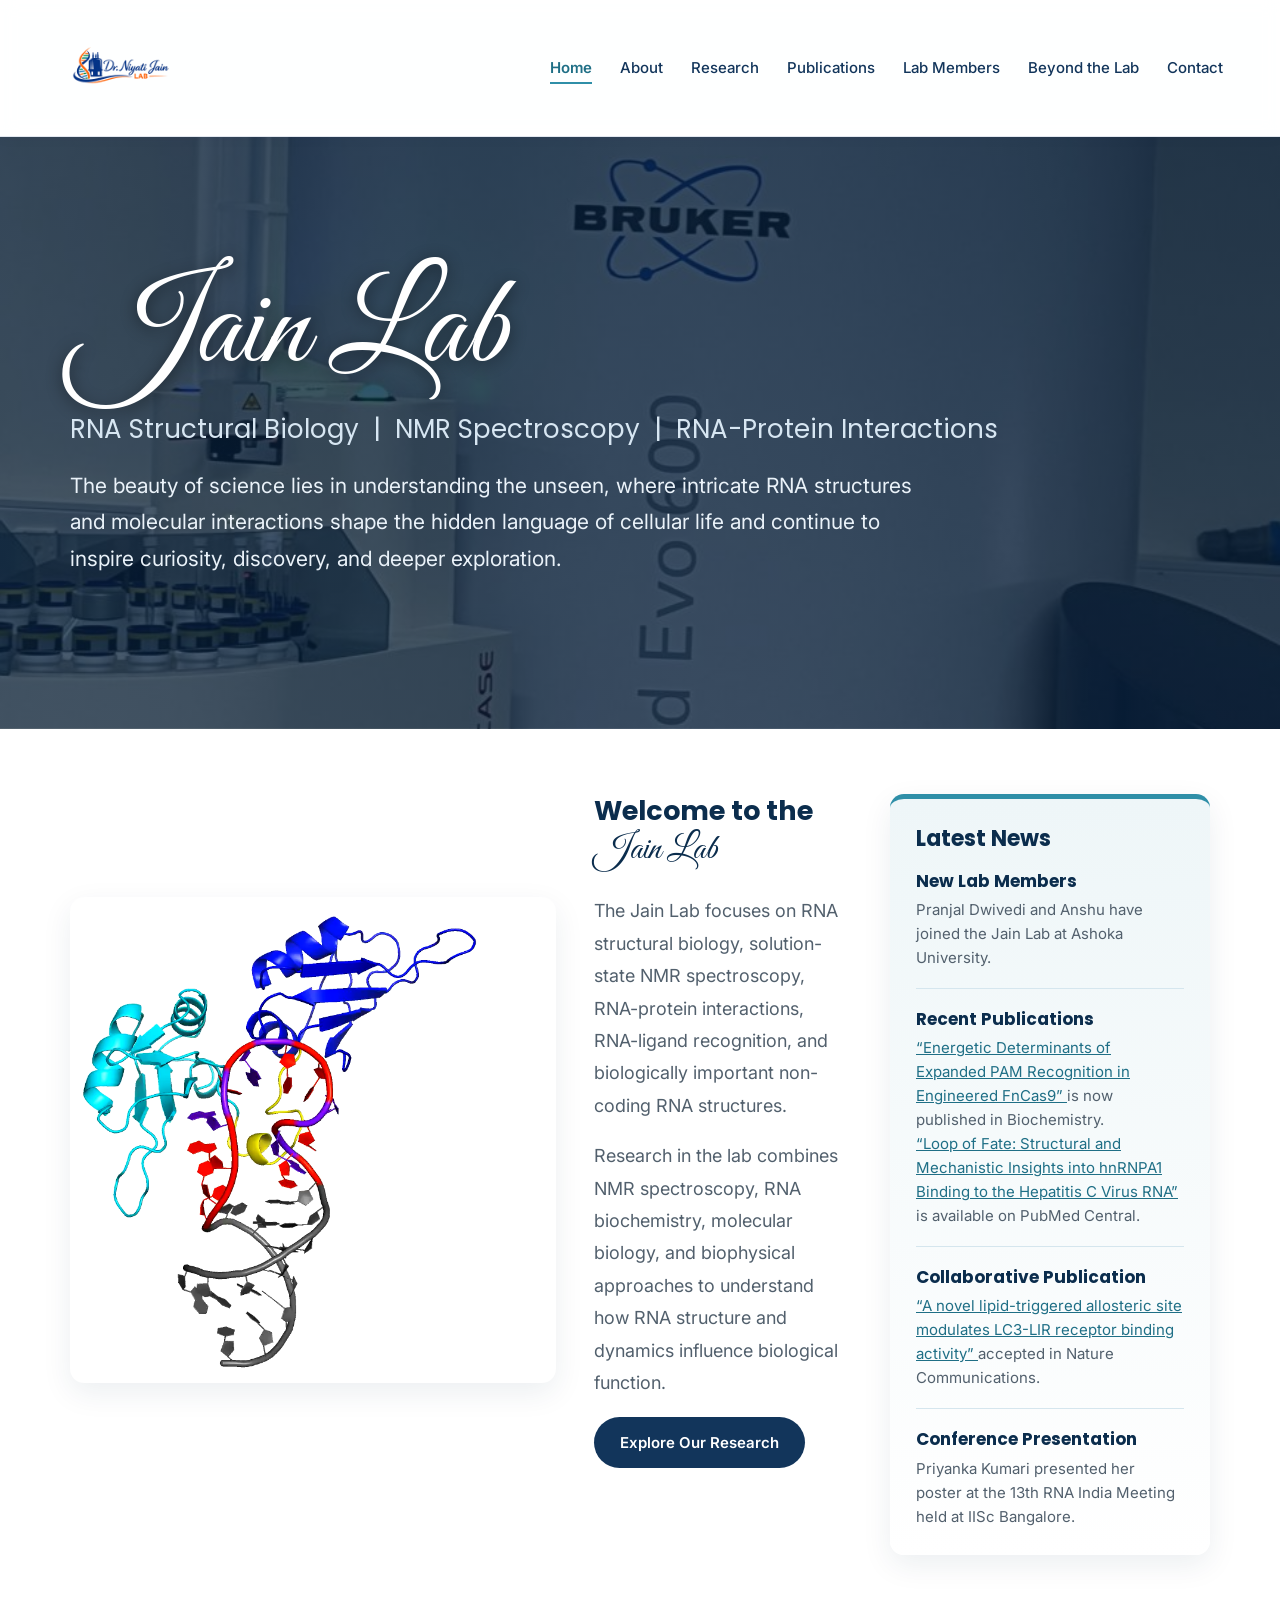
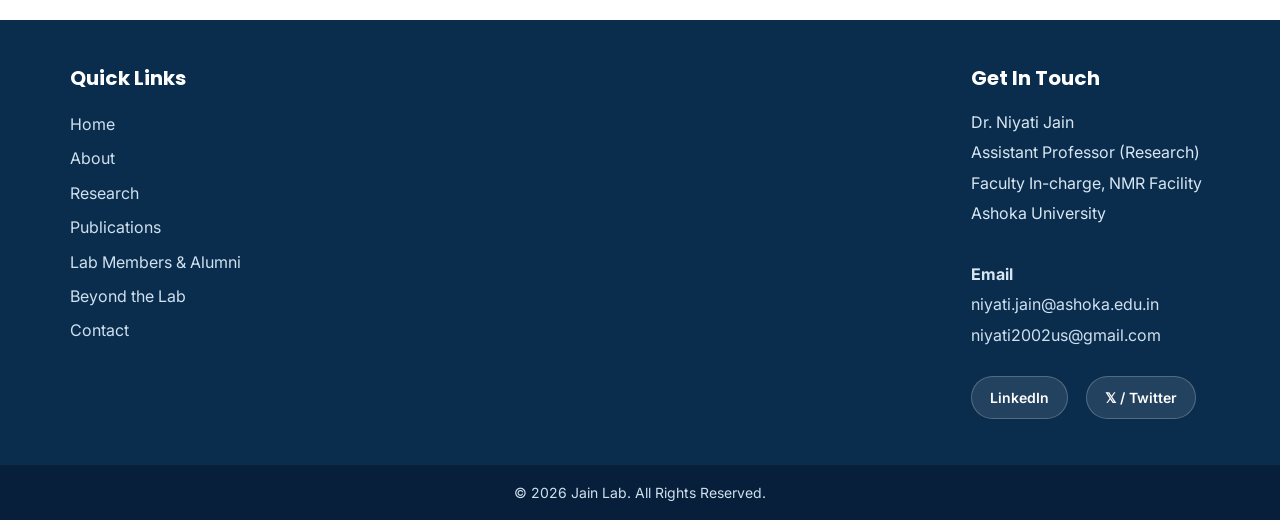
==== index.html @ 847a16ce "Footer: add "Email" label above the email addresses on all pages Co-Authored-By: Claude Opus 4.8 <no" ====
<!DOCTYPE html>
<html lang="en">

<head>
<meta charset="UTF-8">
<meta name="viewport" content="width=device-width, initial-scale=1.0">
<title>Jain Lab | RNA Structural Biology and NMR Spectroscopy</title>
<meta name="description" content="The Jain Lab at Ashoka University studies RNA structural biology, solution-state NMR spectroscopy, and RNA-protein interactions.">
<link rel="preconnect" href="https://fonts.googleapis.com">
<link rel="preconnect" href="https://fonts.gstatic.com" crossorigin>
<link href="https://fonts.googleapis.com/css2?family=Inter:wght@400;500;600&family=Poppins:wght@500;600;700&display=swap" rel="stylesheet">
<link href="https://fonts.googleapis.com/css2?family=Great+Vibes&display=swap" rel="stylesheet">
<link rel="stylesheet" href="style.css?v=13">
</head>

<body>

<!-- TOP HEADER -->
<div class="top-header">
  <a class="logo" href="index.html"><img src="logo.png" alt="Jain Lab logo"></a>
  <nav class="navbar">
    <a href="index.html" class="active">Home</a>
    <a href="about.html">About</a>
    <a href="research.html">Research</a>
    <a href="publications.html">Publications</a>
    <a href="alumni.html">Lab Members</a>
    <a href="recreation.html">Beyond the Lab</a>
    <a href="contact.html">Contact</a>
  </nav>
</div>

<!-- HERO SECTION -->
<div class="hero">
  <h1><span class="script">Jain</span> <span class="lab">Lab</span></h1>
  <h2>RNA Structural Biology &nbsp;|&nbsp; NMR Spectroscopy &nbsp;|&nbsp; RNA-Protein Interactions</h2>
  <p>
    The beauty of science lies in understanding the unseen, where intricate RNA structures
    and molecular interactions shape the hidden language of cellular life and continue to
    inspire curiosity, discovery, and deeper exploration.
  </p>
</div>

<!-- MAIN CONTENT WITH RIGHT SIDE NEWS -->
<div class="main-layout">

  <!-- LEFT MAIN CONTENT -->
  <div class="main-content">

    <!-- WELCOME SECTION -->
    <div class="profile reveal">
      <video class="profile-structure" autoplay loop muted playsinline poster="structure.png">
        <source src="structure.mp4" type="video/mp4">
        <img src="structure.png" alt="Rotating molecular structure of a protein-RNA complex">
      </video>
      <div class="profile-text">
        <h2>Welcome to the <span class="script-name">Jain Lab</span></h2>
        <p>
          The Jain Lab focuses on RNA structural biology, solution-state NMR spectroscopy,
          RNA-protein interactions, RNA-ligand recognition, and biologically important
          non-coding RNA structures.
        </p>
        <p>
          Research in the lab combines NMR spectroscopy, RNA biochemistry, molecular biology,
          and biophysical approaches to understand how RNA structure and dynamics influence
          biological function.
        </p>
        <p><a class="btn" href="research.html">Explore Our Research</a></p>
      </div>
    </div>

  </div>

  <!-- RIGHT SIDE NEWS -->
  <aside class="news-sidebar">
    <h2>Latest News</h2>

    <div class="news-item">
      <h3>New Lab Members</h3>
      <p>Pranjal Dwivedi and Anshu have joined the Jain Lab at Ashoka University.</p>
    </div>

    <div class="news-item">
      <h3>Recent Publications</h3>
      <p>
        <a href="https://pubs.acs.org/doi/10.1021/acs.biochem.6c00350" target="_blank" rel="noopener">
          “Energetic Determinants of Expanded PAM Recognition in Engineered FnCas9”
        </a>
        is now published in Biochemistry.
      </p>
      <p>
        <a href="https://pmc.ncbi.nlm.nih.gov/articles/PMC12810188/#s7" target="_blank" rel="noopener">
          “Loop of Fate: Structural and Mechanistic Insights into hnRNPA1 Binding to the Hepatitis C Virus RNA”
        </a>
        is available on PubMed Central.
      </p>
    </div>

    <div class="news-item">
      <h3>Collaborative Publication</h3>
      <p>
        <a href="https://doi.org/10.64898/2026.03.10.710726" target="_blank" rel="noopener">
          “A novel lipid-triggered allosteric site modulates LC3-LIR receptor binding activity”
        </a>
        accepted in Nature Communications.
      </p>
    </div>

    <div class="news-item">
      <h3>Conference Presentation</h3>
      <p>Priyanka Kumari presented her poster at the 13th RNA India Meeting held at IISc Bangalore.</p>
    </div>
  </aside>

</div>

<!-- FOOTER -->
<div class="footer">
  <div class="footer-inner">

    <div class="links" style="min-width:200px;">
      <h2>Quick Links</h2>
      <a href="index.html">Home</a>
      <a href="about.html">About</a>
      <a href="research.html">Research</a>
      <a href="publications.html">Publications</a>
      <a href="alumni.html">Lab Members &amp; Alumni</a>
      <a href="recreation.html">Beyond the Lab</a>
      <a href="contact.html">Contact</a>
    </div>

    <div style="max-width:420px;">
      <h2>Get In Touch</h2>
      <p style="line-height:1.9;">
        Dr. Niyati Jain<br>
        Assistant Professor (Research)<br>
        Faculty In-charge, NMR Facility<br>
        Ashoka University<br><br>
        <strong>Email</strong><br>
        <a href="mailto:niyati.jain@ashoka.edu.in">niyati.jain@ashoka.edu.in</a><br>
        <a href="mailto:niyati2002us@gmail.com">niyati2002us@gmail.com</a>
      </p>
      <div class="social-links">
        <a href="https://www.linkedin.com/in/niyati-jain-7996795?utm_source=share_via&utm_content=profile&utm_medium=member_ios" target="_blank" rel="noopener">LinkedIn</a>
        <a href="https://x.com/nxj046000?s=11&t=YvHWzUIpetsfUknUqiU2mg" target="_blank" rel="noopener">𝕏 / Twitter</a>
      </div>
    </div>

  </div>
</div>

<div class="copyright">© 2026 Jain Lab. All Rights Reserved.</div>

<script src="main.js"></script>
</body>
</html>
---- style.css ----
/* ============================================================
   JAIN Lab — Shared Stylesheet
   RNA Structural Biology | NMR Spectroscopy
   ============================================================ */

:root {
  --navy: #0b2d4d;
  --navy-2: #12355b;
  --deep: #071f3a;
  --accent: #2f8fa8;
  --accent-dark: #1f6f86;
  --bg: #f5f8fb;
  --card: #ffffff;
  --soft: #eef6f8;
  --line: #e2e8f0;
  --text: #1f2933;
  --muted: #52606d;
  --shadow: 0 10px 30px rgba(11, 45, 77, 0.08);
  --shadow-hover: 0 18px 40px rgba(11, 45, 77, 0.16);
  --radius: 14px;
}

* {
  box-sizing: border-box;
}

html {
  scroll-behavior: smooth;
}

body {
  font-family: 'Inter', 'Segoe UI', Arial, Helvetica, sans-serif;
  margin: 0;
  background-color: var(--bg);
  color: var(--text);
  line-height: 1.65;
  -webkit-font-smoothing: antialiased;
}

h1, h2, h3 {
  font-family: 'Poppins', 'Inter', 'Segoe UI', sans-serif;
  color: var(--navy);
  line-height: 1.25;
}

a {
  color: var(--accent-dark);
  transition: color 0.2s ease;
}

a:hover {
  color: var(--navy);
}

img {
  max-width: 100%;
}

/* -------------------- HEADER / NAV -------------------- */

.top-header {
  background-color: rgba(255, 255, 255, 0.92);
  backdrop-filter: saturate(180%) blur(8px);
  padding: 14px 45px;
  display: flex;
  align-items: center;
  justify-content: space-between;
  border-bottom: 1px solid var(--line);
  position: sticky;
  top: 0;
  z-index: 100;
  box-shadow: 0 2px 12px rgba(11, 45, 77, 0.04);
}

.top-header .logo img {
  height: 108px;
  width: auto;
  display: block;
}

.navbar {
  font-size: 15px;
  font-weight: 500;
  display: flex;
  flex-wrap: wrap;
  align-items: center;
  gap: 4px;
}

.navbar a {
  color: var(--navy-2);
  text-decoration: none;
  padding: 8px 12px;
  border-radius: 8px;
  position: relative;
  transition: color 0.2s ease, background 0.2s ease;
}

.navbar a::after {
  content: "";
  position: absolute;
  left: 12px;
  right: 12px;
  bottom: 4px;
  height: 2px;
  background: var(--accent);
  transform: scaleX(0);
  transform-origin: left;
  transition: transform 0.25s ease;
}

.navbar a:hover {
  color: var(--accent-dark);
}

.navbar a:hover::after,
.navbar a.active::after {
  transform: scaleX(1);
}

.navbar a.active {
  color: var(--accent-dark);
  font-weight: 600;
}

/* -------------------- HERO -------------------- */

.hero {
  background-image: linear-gradient(rgba(7, 31, 58, 0.78), rgba(7, 31, 58, 0.72)), url('nmr-background.jpeg');
  background-size: cover;
  background-position: center;
  color: white;
  padding: 130px 70px;
}

.hero h1 {
  margin: 0 0 18px;
  line-height: 1;
  font-weight: 400;
  white-space: nowrap;
}

/* "Jain" and "Lab" — same elegant white script, matching the logo lettering */
.hero h1 .script,
.hero h1 .lab {
  font-family: 'Great Vibes', cursive;
  font-size: clamp(70px, 12vw, 128px);
  font-weight: 400;
  color: #ffffff;
  text-shadow: 0 3px 16px rgba(0, 0, 0, 0.45);
}

.hero h1 .lab {
  margin-left: 12px;
}

/* Only "Jain Lab" inside the welcome heading uses the script; text stays navy */
.script-name {
  font-family: 'Great Vibes', cursive;
  font-weight: 400;
  font-size: 1.35em;
}

.hero h2 {
  font-size: 26px;
  font-weight: 400;
  color: #d7e6f2;
  margin: 0 0 22px;
}

.hero p {
  font-size: 21px;
  max-width: 850px;
  line-height: 1.75;
  color: #eaf2f9;
}

/* Compact hero for interior pages */

.page-hero {
  background: linear-gradient(120deg, var(--navy) 0%, var(--navy-2) 55%, var(--accent-dark) 130%);
  color: white;
  padding: 66px 70px 58px;
}

.page-hero h1 {
  color: white;
  font-size: 42px;
  margin: 0 0 10px;
}

.page-hero p {
  color: #d7e6f2;
  font-size: 19px;
  max-width: 900px;
  margin: 0;
}

/* -------------------- LAYOUT / SECTIONS -------------------- */

.section {
  padding: 60px 70px;
}

.section.white {
  background: var(--card);
}

.section-title {
  font-size: 30px;
  margin: 0 0 8px;
  display: inline-block;
}

.section-title::after {
  content: "";
  display: block;
  width: 60px;
  height: 4px;
  border-radius: 4px;
  background: var(--accent);
  margin-top: 10px;
}

.main-layout {
  display: flex;
  gap: 40px;
  padding: 65px 70px;
  background-color: var(--card);
  align-items: flex-start;
}

.main-content {
  flex: 1;
  min-width: 0;
}

/* -------------------- WELCOME / PROFILE -------------------- */

.profile {
  display: flex;
  gap: 38px;
  align-items: center;
  flex-wrap: wrap;
}

.profile-photo {
  width: 320px;
  border-radius: var(--radius);
  box-shadow: var(--shadow);
  flex-shrink: 0;
}

/* Rotating molecular structure that replaces the homepage photo */
.profile-structure {
  width: clamp(360px, 38vw, 640px);
  aspect-ratio: 5 / 5;
  object-fit: cover;
  object-position: center;
  max-width: 100%;
  border-radius: var(--radius);
  box-shadow: var(--shadow);
  flex-shrink: 0;
  background: #ffffff;
  display: block;
}

/* Keep structure left + text right on desktop; stack only on narrower screens */
@media screen and (max-width: 1100px) {
  .profile {
    flex-direction: column;
    text-align: center;
  }
  .profile-structure {
    width: 100%;
    max-width: 480px;
  }
}

.profile-text {
  flex: 1;
  min-width: 0;
  font-size: 18px;
  line-height: 1.8;
  color: var(--muted);
}

.profile-text h2 {
  color: var(--navy);
  margin-top: 0;
}

/* -------------------- NEWS SIDEBAR -------------------- */

.news-sidebar {
  width: 320px;
  flex-shrink: 0;
  background: linear-gradient(180deg, var(--soft), #ffffff);
  border-top: 5px solid var(--accent);
  padding: 26px;
  border-radius: var(--radius);
  box-shadow: var(--shadow);
  position: sticky;
  top: 100px;
}

.news-sidebar h2 {
  margin-top: 0;
  color: var(--navy);
  font-size: 22px;
}

.news-item {
  margin-bottom: 20px;
  padding-bottom: 18px;
  border-bottom: 1px solid #d5e6ee;
}

.news-item:last-child {
  border-bottom: none;
  margin-bottom: 0;
  padding-bottom: 0;
}

.news-item h3 {
  margin: 0 0 6px;
  font-size: 17px;
  color: var(--navy);
}

.news-item p {
  font-size: 15px;
  line-height: 1.6;
  margin: 0;
  color: var(--muted);
}

/* -------------------- CARDS -------------------- */

.card-container {
  display: flex;
  flex-wrap: wrap;
  gap: 26px;
  margin-top: 28px;
}

.research-card {
  background: var(--card);
  padding: 28px;
  width: 285px;
  border-radius: var(--radius);
  border: 1px solid var(--line);
  box-shadow: var(--shadow);
  transition: transform 0.25s ease, box-shadow 0.25s ease;
  position: relative;
  overflow: hidden;
}

.research-card::before {
  content: "";
  position: absolute;
  top: 0;
  left: 0;
  width: 100%;
  height: 4px;
  background: linear-gradient(90deg, var(--accent), var(--navy-2));
}

.research-card:hover {
  transform: translateY(-6px);
  box-shadow: var(--shadow-hover);
}

.research-card h3 {
  margin-top: 6px;
  color: var(--navy);
}

.research-card p {
  color: var(--muted);
  font-size: 15.5px;
  margin-bottom: 0;
}

/* -------------------- PEOPLE / MEMBER CARDS -------------------- */

.people-grid {
  display: flex;
  flex-wrap: wrap;
  gap: 30px;
  margin-top: 26px;
}

.member-card {
  width: 230px;
  text-align: center;
  background: var(--card);
  border-radius: var(--radius);
  border: 1px solid var(--line);
  box-shadow: var(--shadow);
  padding: 26px 20px 22px;
  transition: transform 0.25s ease, box-shadow 0.25s ease;
}

.member-card:hover {
  transform: translateY(-6px);
  box-shadow: var(--shadow-hover);
}

.member-card img {
  width: 150px;
  height: 150px;
  object-fit: cover;
  border-radius: 50%;
  border: 4px solid var(--soft);
  box-shadow: 0 6px 18px rgba(11, 45, 77, 0.15);
}

.member-card h3 {
  margin: 16px 0 6px;
  font-size: 18px;
  color: var(--navy);
}

.member-card p {
  font-size: 14px;
  color: var(--muted);
  margin: 0;
  line-height: 1.55;
}

/* -------------------- GALLERY (recreation) -------------------- */

.gallery {
  display: grid;
  grid-template-columns: repeat(auto-fill, minmax(300px, 1fr));
  gap: 30px;
  margin-top: 30px;
}

.gallery-card {
  background: var(--card);
  border-radius: var(--radius);
  border: 1px solid var(--line);
  box-shadow: var(--shadow);
  overflow: hidden;
  transition: transform 0.25s ease, box-shadow 0.25s ease;
}

.gallery-card:hover {
  transform: translateY(-6px);
  box-shadow: var(--shadow-hover);
}

.gallery-card .photo {
  width: 100%;
  height: 240px;
  object-fit: cover;
  display: block;
}

.gallery-card .caption {
  padding: 20px 22px 24px;
}

.gallery-card .caption h3 {
  margin: 0 0 8px;
  font-size: 19px;
  color: var(--navy);
}

.gallery-card .caption p {
  margin: 0;
  color: var(--muted);
  font-size: 15px;
}

/* -------------------- PUBLICATIONS -------------------- */

.pub-item {
  background: var(--card);
  border: 1px solid var(--line);
  border-left: 5px solid var(--accent);
  border-radius: 12px;
  box-shadow: var(--shadow);
  padding: 24px 28px;
  margin-bottom: 22px;
  transition: box-shadow 0.25s ease, transform 0.25s ease;
}

.pub-item:hover {
  transform: translateX(4px);
  box-shadow: var(--shadow-hover);
}

.pub-item h3 {
  margin: 0 0 8px;
  font-size: 19px;
}

.pub-item .authors {
  color: var(--muted);
  font-size: 15px;
  margin: 0 0 6px;
}

.pub-item .venue {
  color: var(--accent-dark);
  font-weight: 600;
  font-size: 14px;
  margin: 0;
}

/* -------------------- BUTTONS -------------------- */

.btn {
  display: inline-block;
  background: var(--navy-2);
  color: white !important;
  padding: 12px 26px;
  border-radius: 30px;
  text-decoration: none;
  font-weight: 600;
  font-size: 15px;
  transition: background 0.2s ease, transform 0.2s ease;
}

.btn:hover {
  background: var(--accent-dark);
  transform: translateY(-2px);
}

.btn-outline {
  display: inline-block;
  border: 2px solid var(--navy-2);
  color: var(--navy-2) !important;
  padding: 10px 24px;
  border-radius: 30px;
  text-decoration: none;
  font-weight: 600;
  font-size: 15px;
  transition: all 0.2s ease;
}

.btn-outline:hover {
  background: var(--navy-2);
  color: white !important;
}

/* -------------------- CONTACT -------------------- */

.contact-grid {
  display: flex;
  flex-wrap: wrap;
  gap: 40px;
  margin-top: 30px;
}

.contact-card {
  flex: 1;
  min-width: 300px;
  background: var(--card);
  border: 1px solid var(--line);
  border-radius: var(--radius);
  box-shadow: var(--shadow);
  padding: 30px 32px;
}

.contact-card h3 {
  margin-top: 0;
  color: var(--navy);
}

.contact-card p {
  color: var(--muted);
  line-height: 1.8;
}

.social-links a {
  display: inline-block;
  margin-right: 14px;
  margin-top: 10px;
  padding: 9px 18px;
  border-radius: 24px;
  background: var(--soft);
  color: var(--navy-2);
  text-decoration: none;
  font-weight: 600;
  font-size: 14px;
  transition: all 0.2s ease;
}

.social-links a:hover {
  background: var(--navy-2);
  color: white;
}

/* Social links inside the dark footer: blend with the navy background */
.footer .social-links a {
  background: rgba(255, 255, 255, 0.10);
  color: #ffffff;
  border: 1px solid rgba(255, 255, 255, 0.22);
}

.footer .social-links a:hover {
  background: #ffffff;
  color: var(--navy);
  text-decoration: none;
}

/* -------------------- FOOTER -------------------- */

.footer {
  background-color: var(--navy);
  color: #d7e6f2;
  padding: 46px 70px;
}

.footer-inner {
  display: flex;
  justify-content: space-between;
  flex-wrap: wrap;
  gap: 45px;
}

.footer h2 {
  color: white;
  font-size: 20px;
  margin-top: 0;
}

.footer a {
  color: #cfe0ef;
  text-decoration: none;
}

.footer a:hover {
  color: white;
  text-decoration: underline;
}

.footer .links a {
  display: block;
  padding: 4px 0;
}

.copyright {
  background-color: var(--deep);
  color: #cfe0ef;
  padding: 16px;
  text-align: center;
  font-size: 14px;
}

/* -------------------- REVEAL ANIMATION -------------------- */

.reveal {
  opacity: 0;
  transform: translateY(24px);
  transition: opacity 0.6s ease, transform 0.6s ease;
}

.reveal.visible {
  opacity: 1;
  transform: translateY(0);
}

/* -------------------- RESPONSIVE -------------------- */

@media screen and (max-width: 900px) {
  .top-header {
    flex-direction: column;
    align-items: center;
    gap: 12px;
    padding: 14px 20px;
  }

  .navbar {
    justify-content: center;
  }

  .hero {
    padding: 90px 28px;
  }

  .hero h1 {
    font-size: 40px;
  }

  .hero h2 {
    font-size: 21px;
  }

  .hero p {
    font-size: 18px;
  }

  .page-hero,
  .section,
  .main-layout,
  .footer {
    padding-left: 26px;
    padding-right: 26px;
  }

  .main-layout {
    flex-direction: column;
  }

  .news-sidebar {
    width: 100%;
    position: relative;
    top: 0;
  }

  .profile {
    justify-content: center;
    text-align: center;
  }
}

@media screen and (max-width: 480px) {
  .hero h1 {
    font-size: 32px;
  }

  .research-card,
  .member-card {
    width: 100%;
  }
}
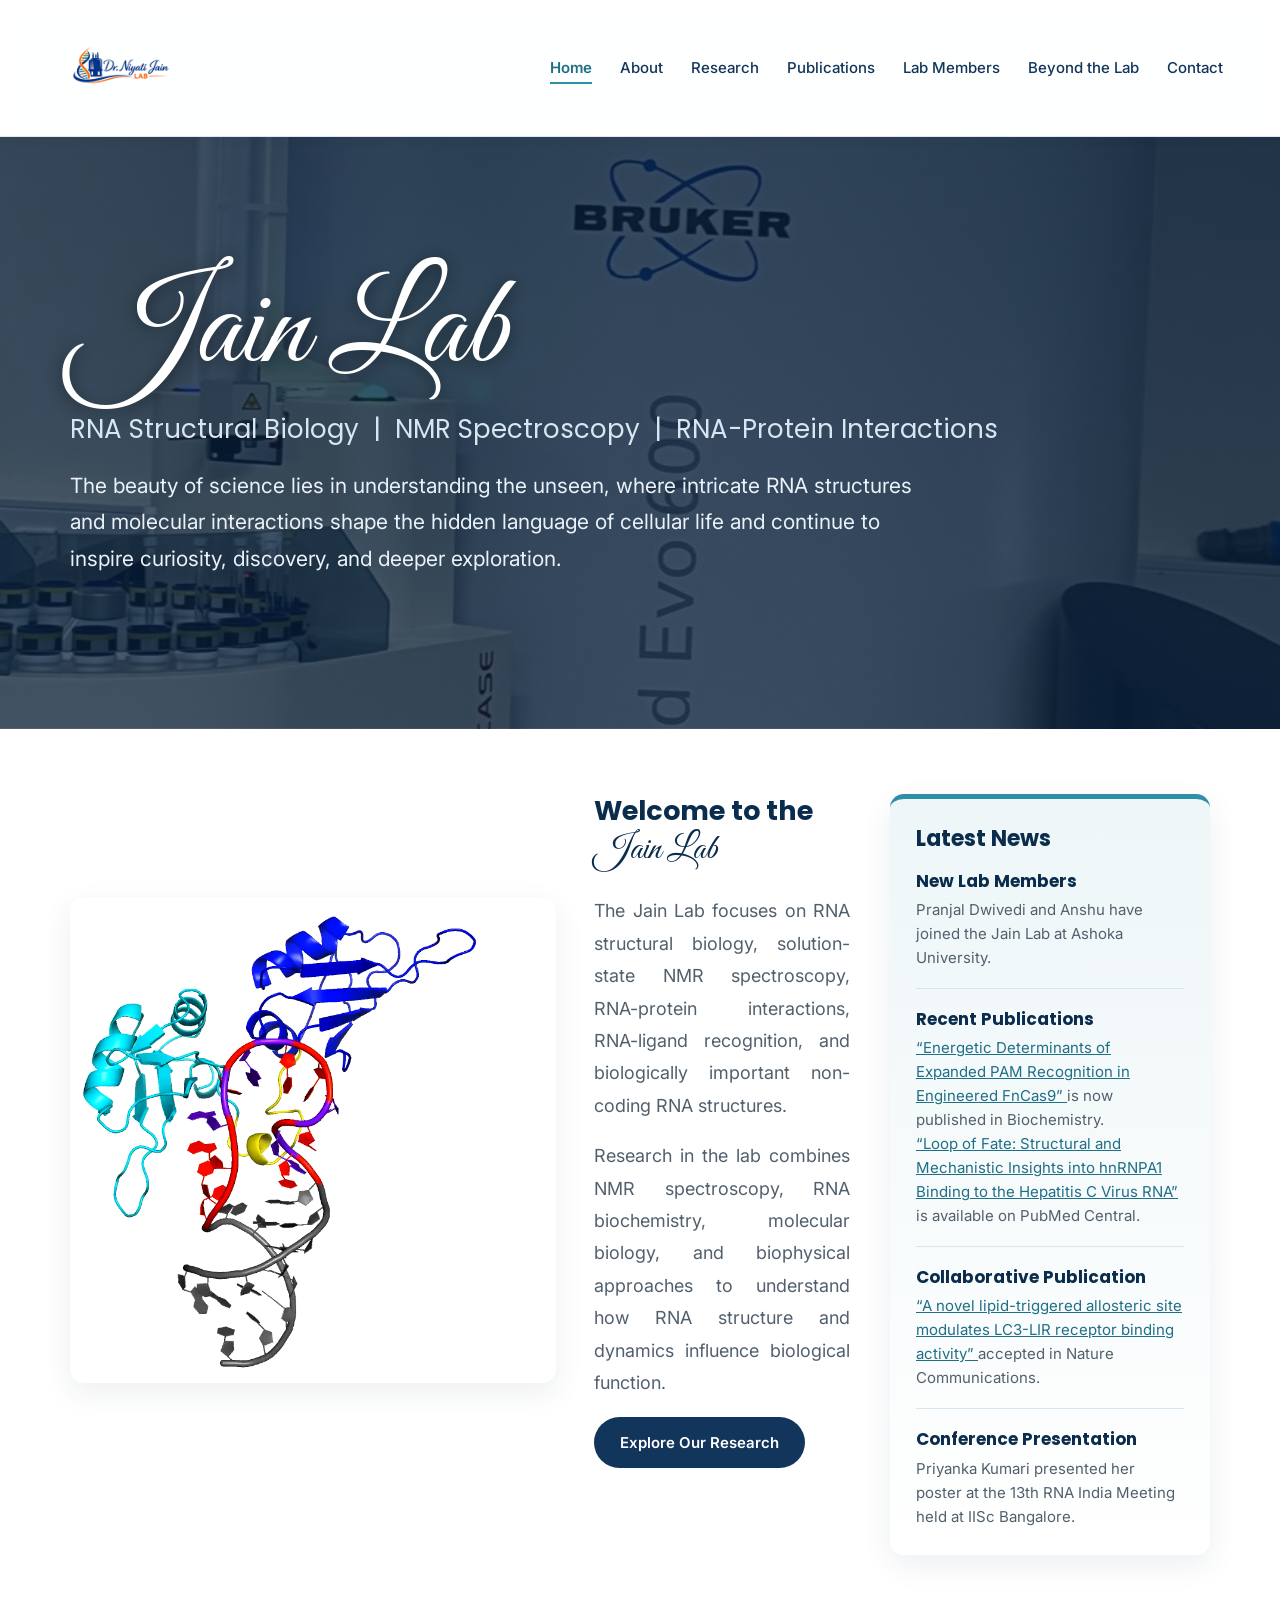
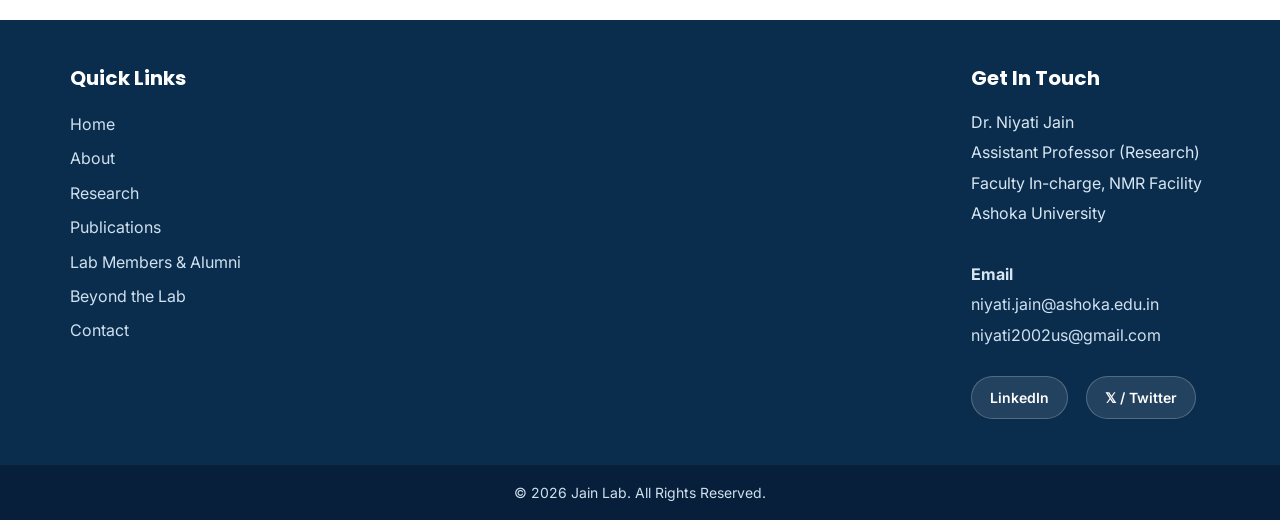
==== commit 84987e3f: "Home: justify the welcome paragraphs (Word-style alignment) Co-Authored-By: Claude Opus 4.8 <noreply" ====
--- a/index.html
+++ b/index.html
@@ -10,7 +10,7 @@
 <link rel="preconnect" href="https://fonts.gstatic.com" crossorigin>
 <link href="https://fonts.googleapis.com/css2?family=Inter:wght@400;500;600&family=Poppins:wght@500;600;700&display=swap" rel="stylesheet">
 <link href="https://fonts.googleapis.com/css2?family=Great+Vibes&display=swap" rel="stylesheet">
-<link rel="stylesheet" href="style.css?v=13">
+<link rel="stylesheet" href="style.css?v=14">
 </head>
 
 <body>
--- a/style.css
+++ b/style.css
@@ -285,6 +285,10 @@
   color: var(--muted);
 }
 
+.profile-text p {
+  text-align: justify;
+}
+
 .profile-text h2 {
   color: var(--navy);
   margin-top: 0;
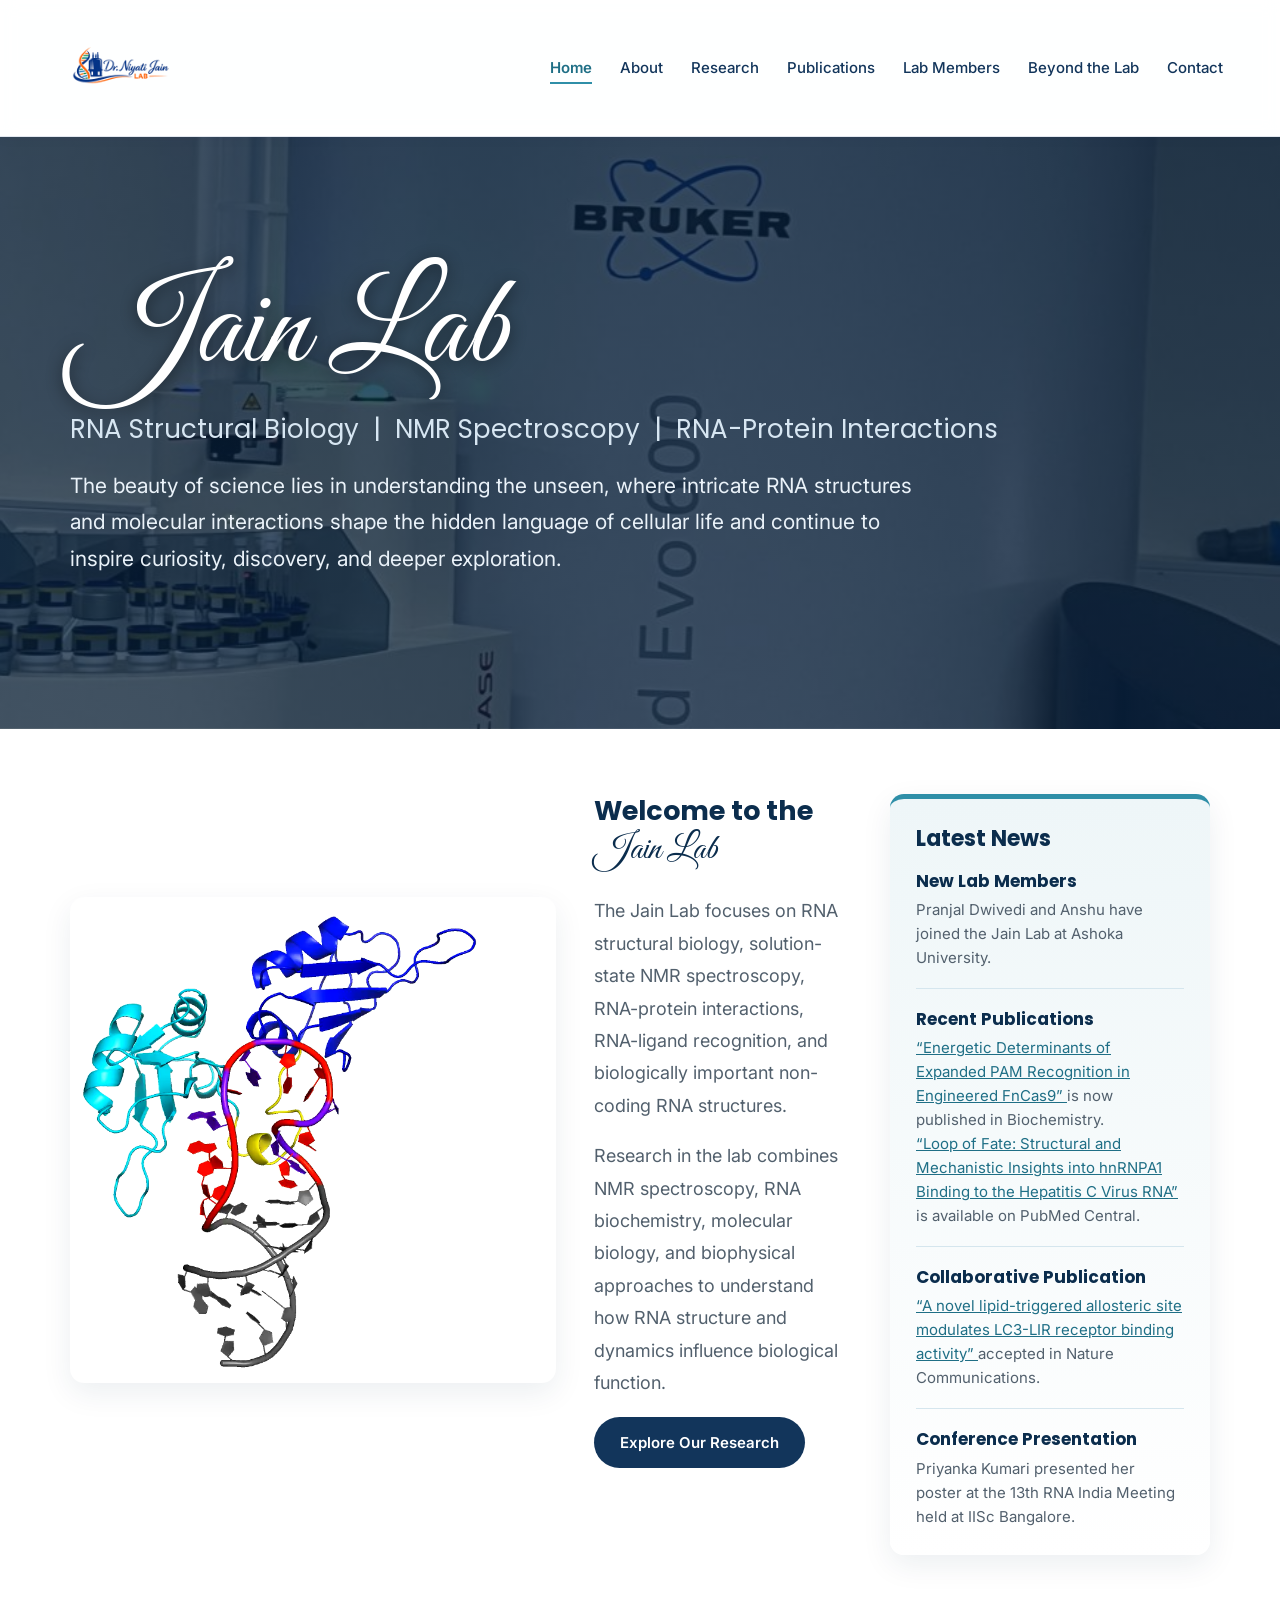
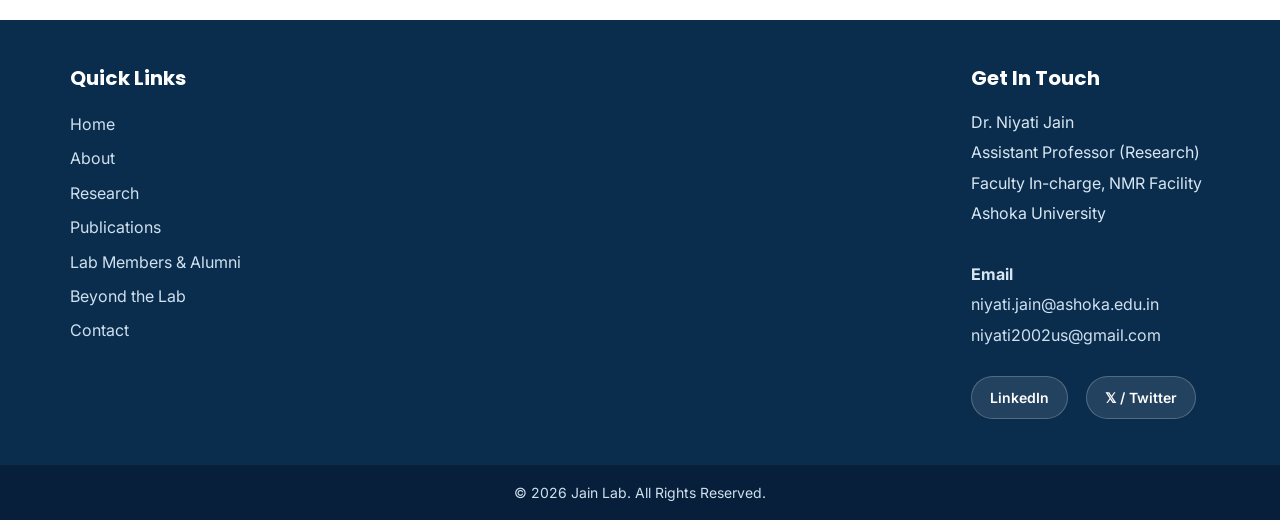
==== commit 0499f636: "Revert justified welcome text; back to left-aligned as before Co-Authored-By: Claude Opus 4.8 <norep" ====
--- a/index.html
+++ b/index.html
@@ -10,7 +10,7 @@
 <link rel="preconnect" href="https://fonts.gstatic.com" crossorigin>
 <link href="https://fonts.googleapis.com/css2?family=Inter:wght@400;500;600&family=Poppins:wght@500;600;700&display=swap" rel="stylesheet">
 <link href="https://fonts.googleapis.com/css2?family=Great+Vibes&display=swap" rel="stylesheet">
-<link rel="stylesheet" href="style.css?v=14">
+<link rel="stylesheet" href="style.css?v=15">
 </head>
 
 <body>
--- a/style.css
+++ b/style.css
@@ -285,10 +285,6 @@
   color: var(--muted);
 }
 
-.profile-text p {
-  text-align: justify;
-}
-
 .profile-text h2 {
   color: var(--navy);
   margin-top: 0;
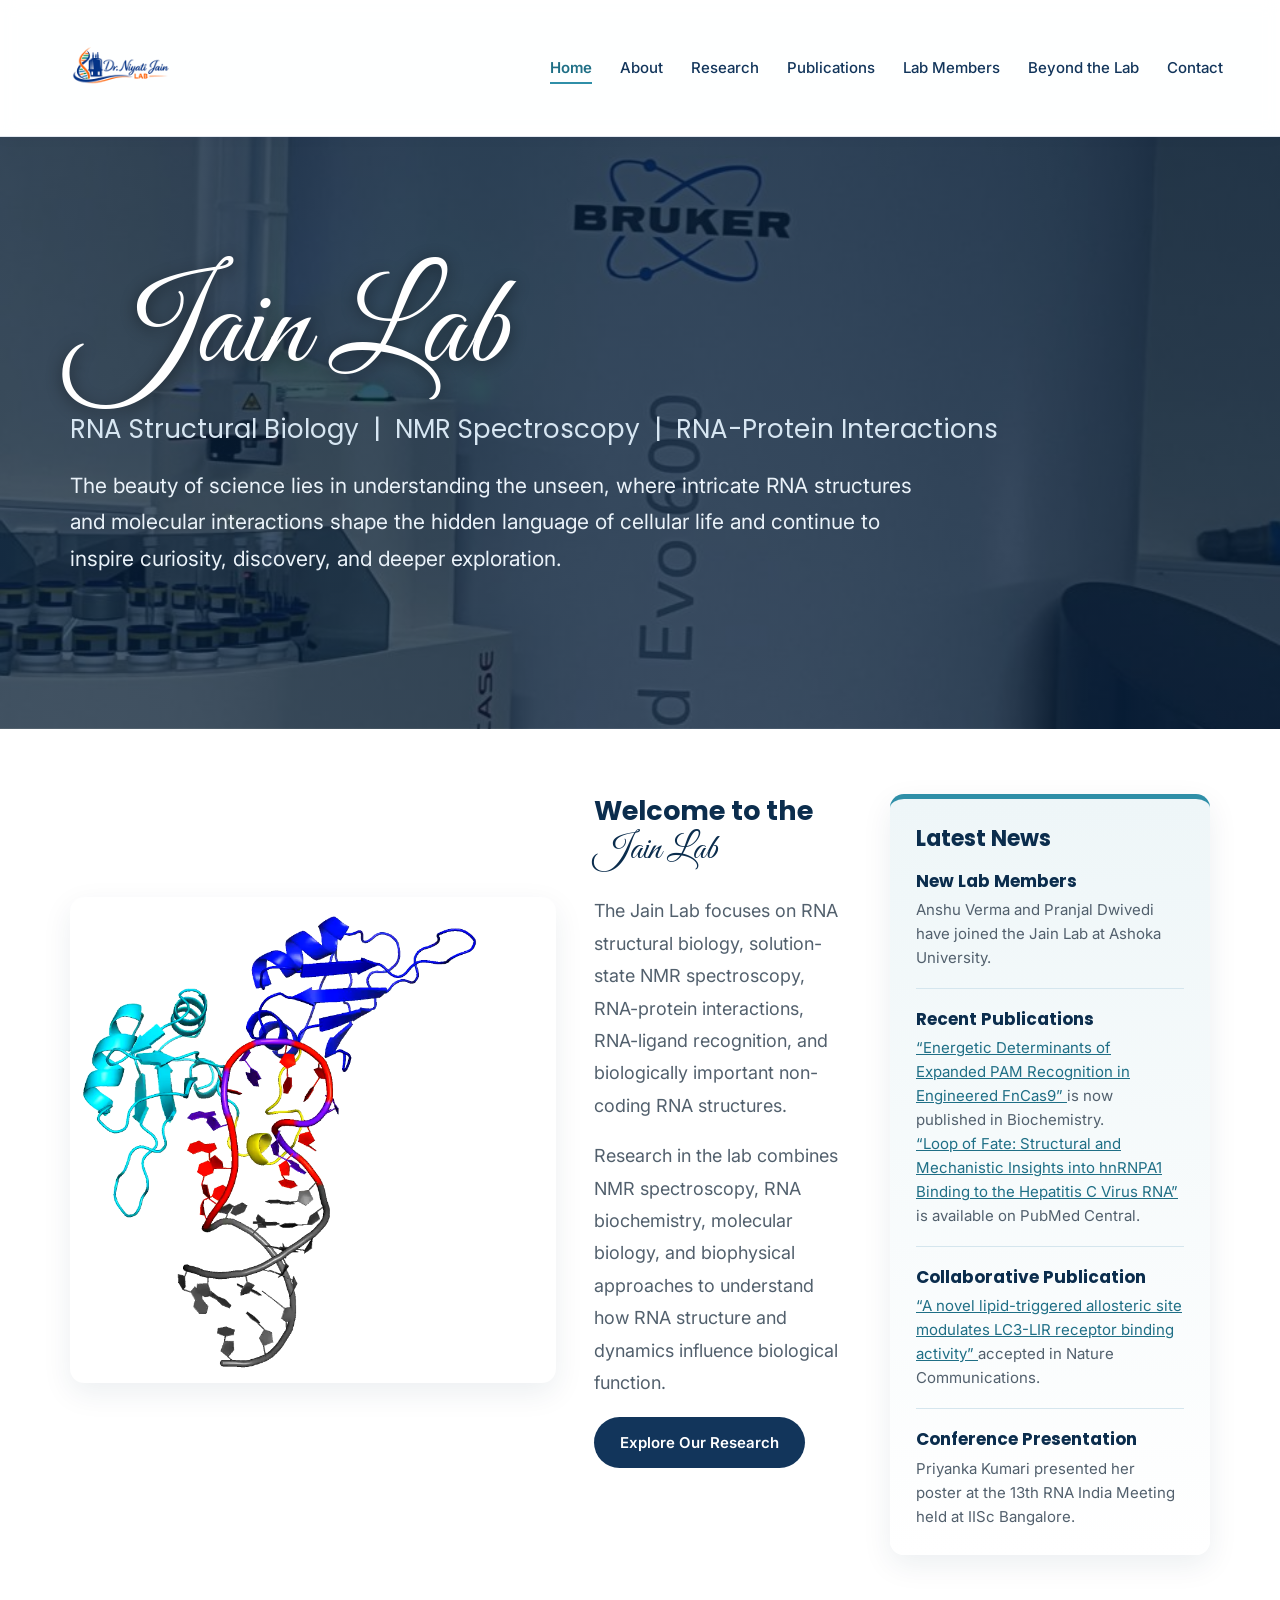
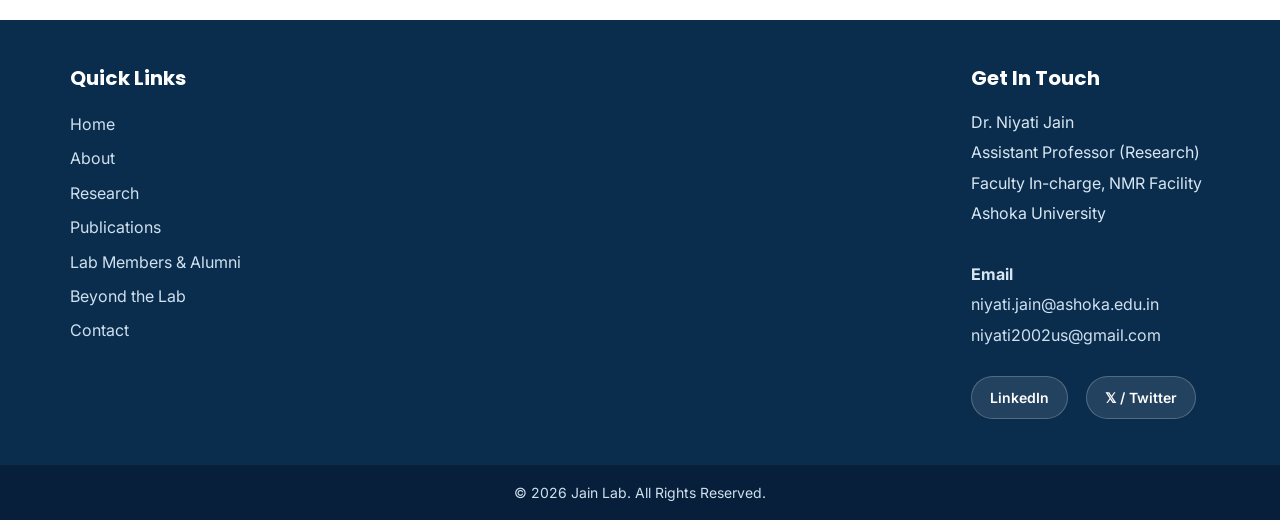
==== commit 40543c8a: "Home: New Lab Members now lists Anshu Verma before Pranjal Dwivedi Co-Authored-By: Claude Opus 4.8 <" ====
--- a/index.html
+++ b/index.html
@@ -76,7 +76,7 @@
 
     <div class="news-item">
       <h3>New Lab Members</h3>
-      <p>Pranjal Dwivedi and Anshu have joined the Jain Lab at Ashoka University.</p>
+      <p>Anshu Verma and Pranjal Dwivedi have joined the Jain Lab at Ashoka University.</p>
     </div>
 
     <div class="news-item">
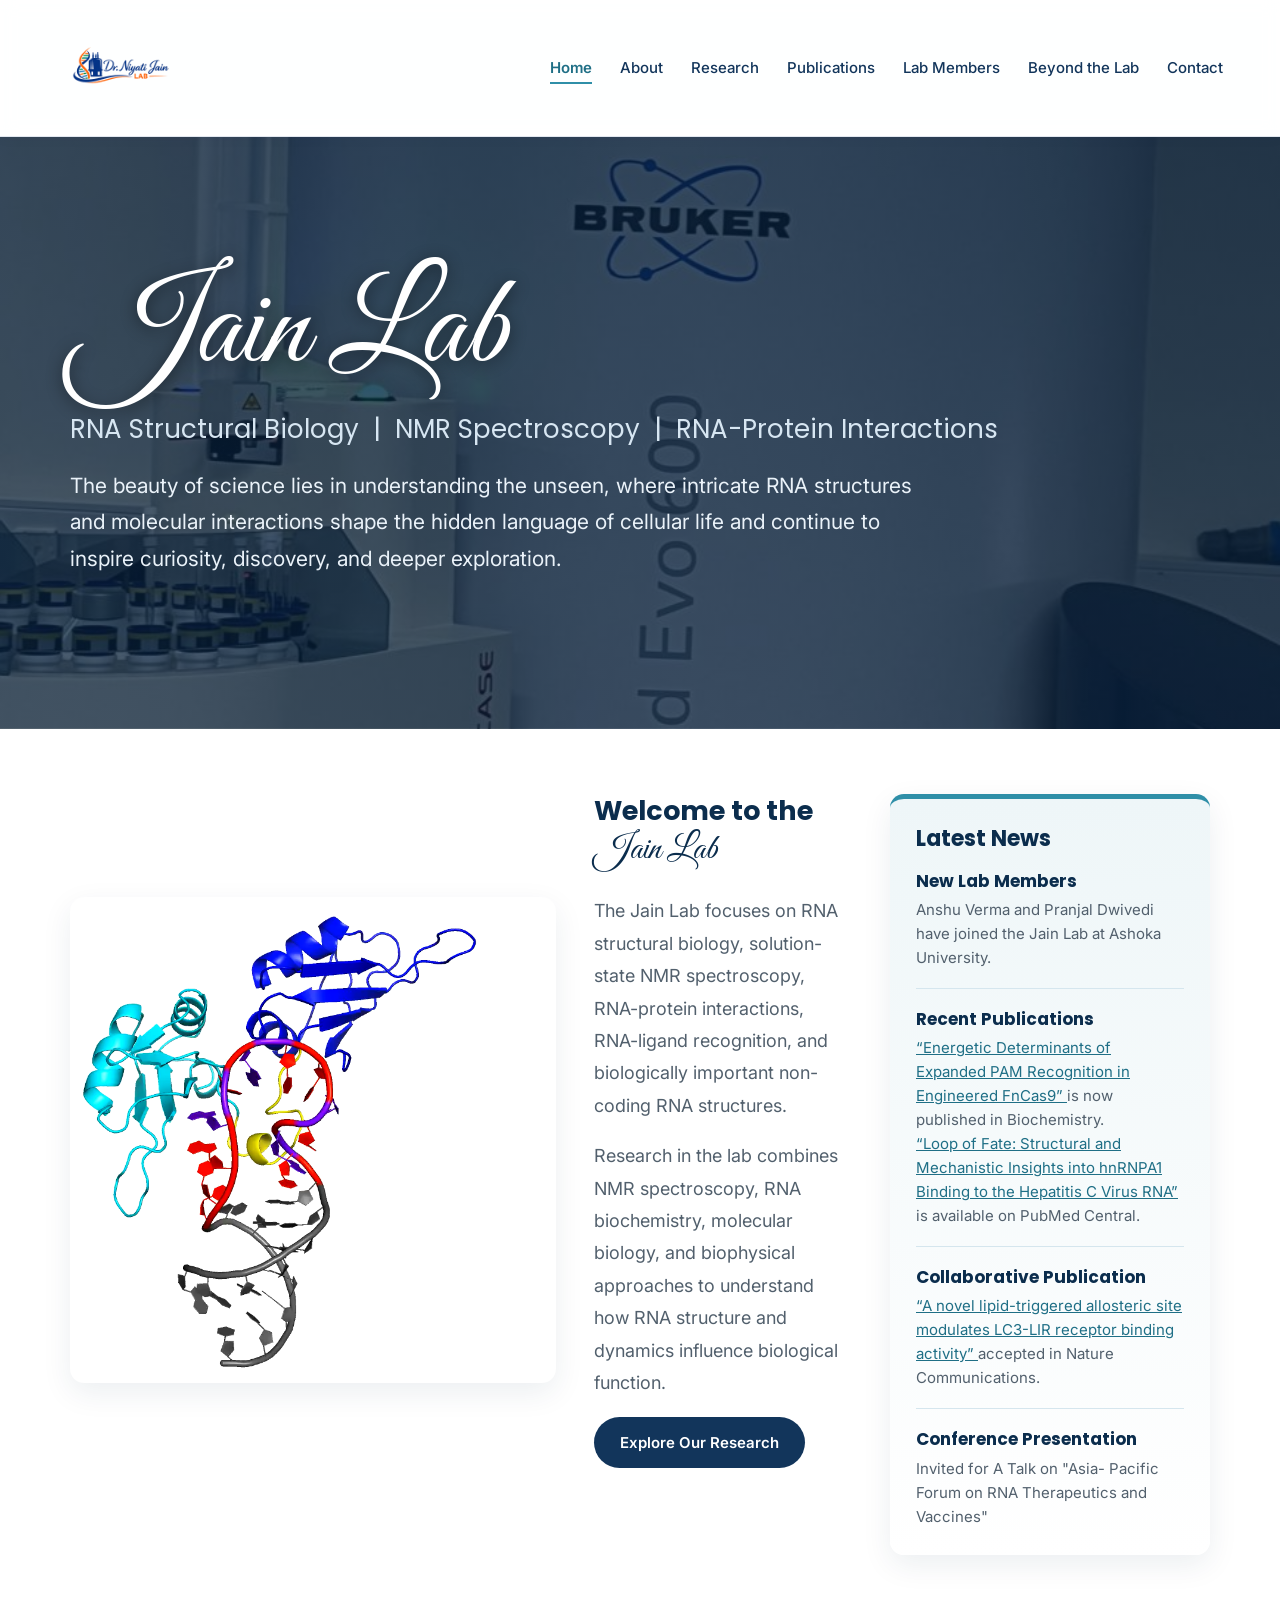
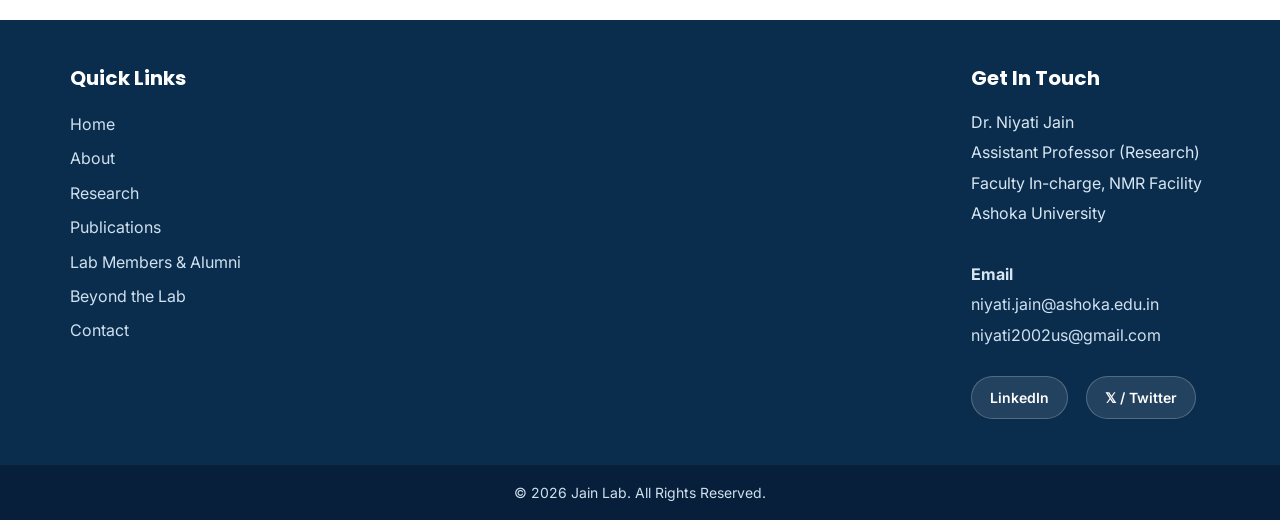
==== commit 44593190: "Add Asia-Pacific Forum invited talk to news and Beyond the Lab Replaces the Priyanka Kumari conferen" ====
--- a/index.html
+++ b/index.html
@@ -55,9 +55,8 @@
       <div class="profile-text">
         <h2>Welcome to the <span class="script-name">Jain Lab</span></h2>
         <p>
-          The Jain Lab focuses on RNA structural biology, solution-state NMR spectroscopy,
-          RNA-protein interactions, RNA-ligand recognition, and biologically important
-          non-coding RNA structures.
+          The Jain Lab focuses on RNA structural biology, solution-state NMR spectroscopy, RNA-protein interactions, 
+          RNA-ligand recognition, and biologically important non-coding RNA structures.
         </p>
         <p>
           Research in the lab combines NMR spectroscopy, RNA biochemistry, molecular biology,
@@ -107,7 +106,7 @@
 
     <div class="news-item">
       <h3>Conference Presentation</h3>
-      <p>Priyanka Kumari presented her poster at the 13th RNA India Meeting held at IISc Bangalore.</p>
+      <p>Invited for A Talk on "Asia- Pacific Forum on RNA Therapeutics and Vaccines"</p>
     </div>
   </aside>
 
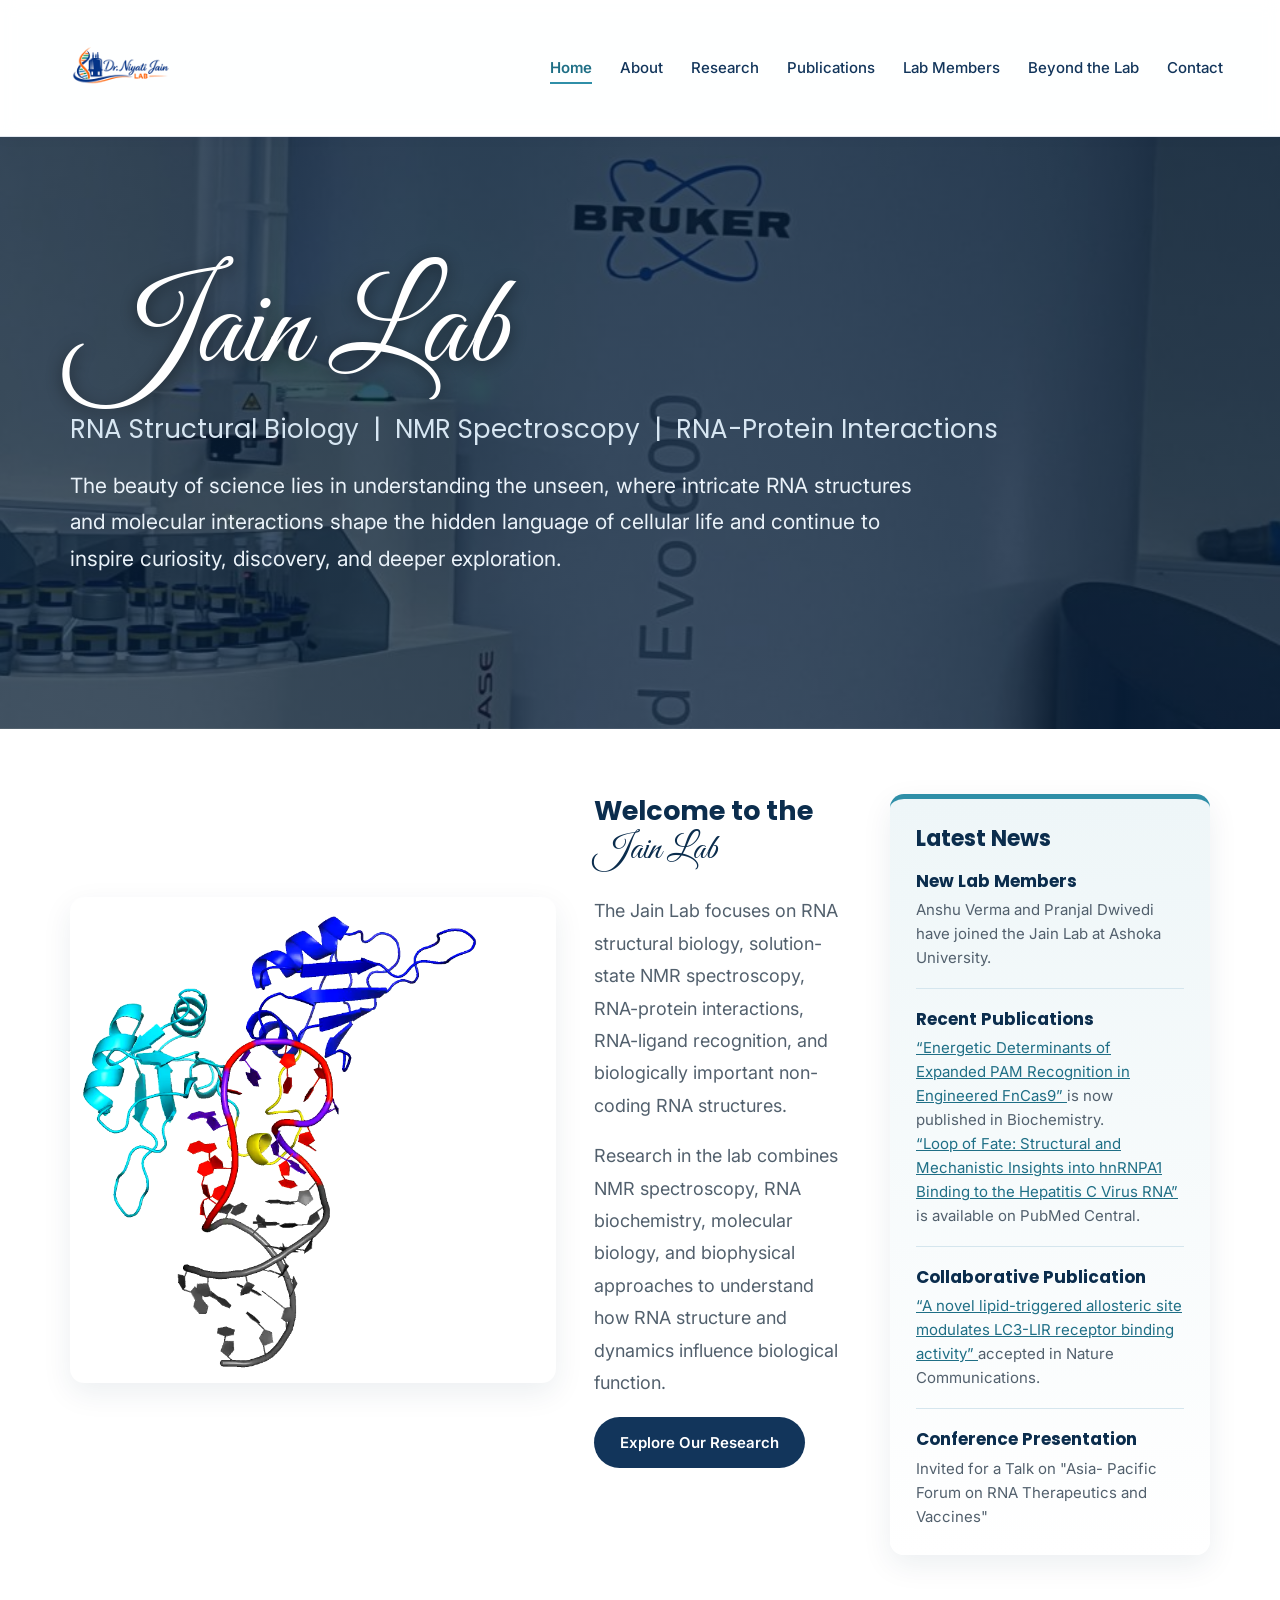
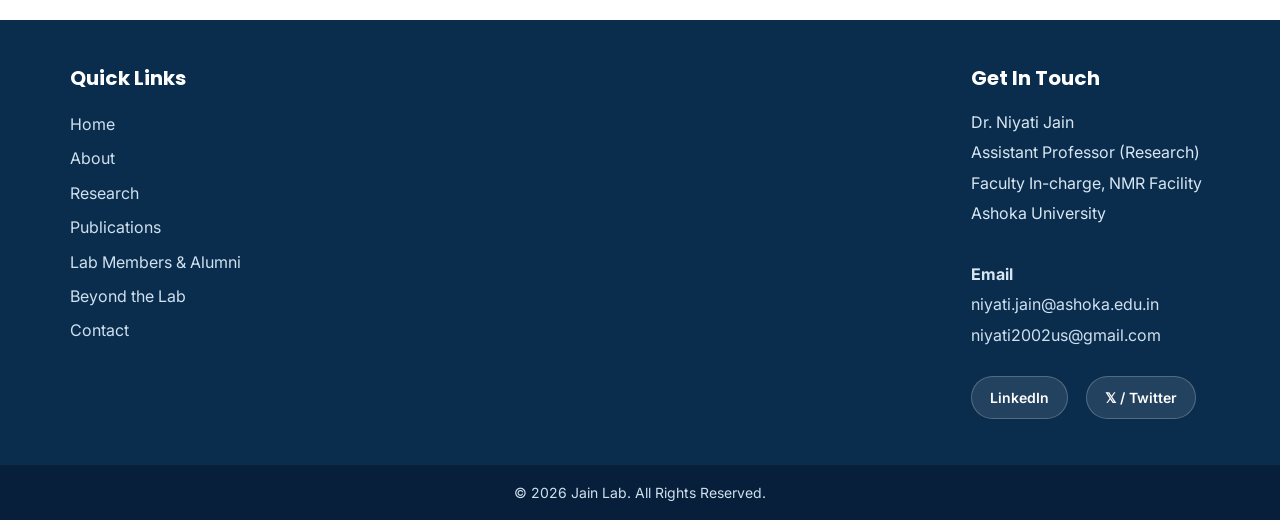
==== commit 1d8aaaf4: "Lowercase 'a' in invited talk news item Co-Authored-By: Claude Opus 5.5 <noreply@anthropic.com>" ====
--- a/index.html
+++ b/index.html
@@ -106,7 +106,7 @@
 
     <div class="news-item">
       <h3>Conference Presentation</h3>
-      <p>Invited for A Talk on "Asia- Pacific Forum on RNA Therapeutics and Vaccines"</p>
+      <p>Invited for a Talk on "Asia- Pacific Forum on RNA Therapeutics and Vaccines"</p>
     </div>
   </aside>
 
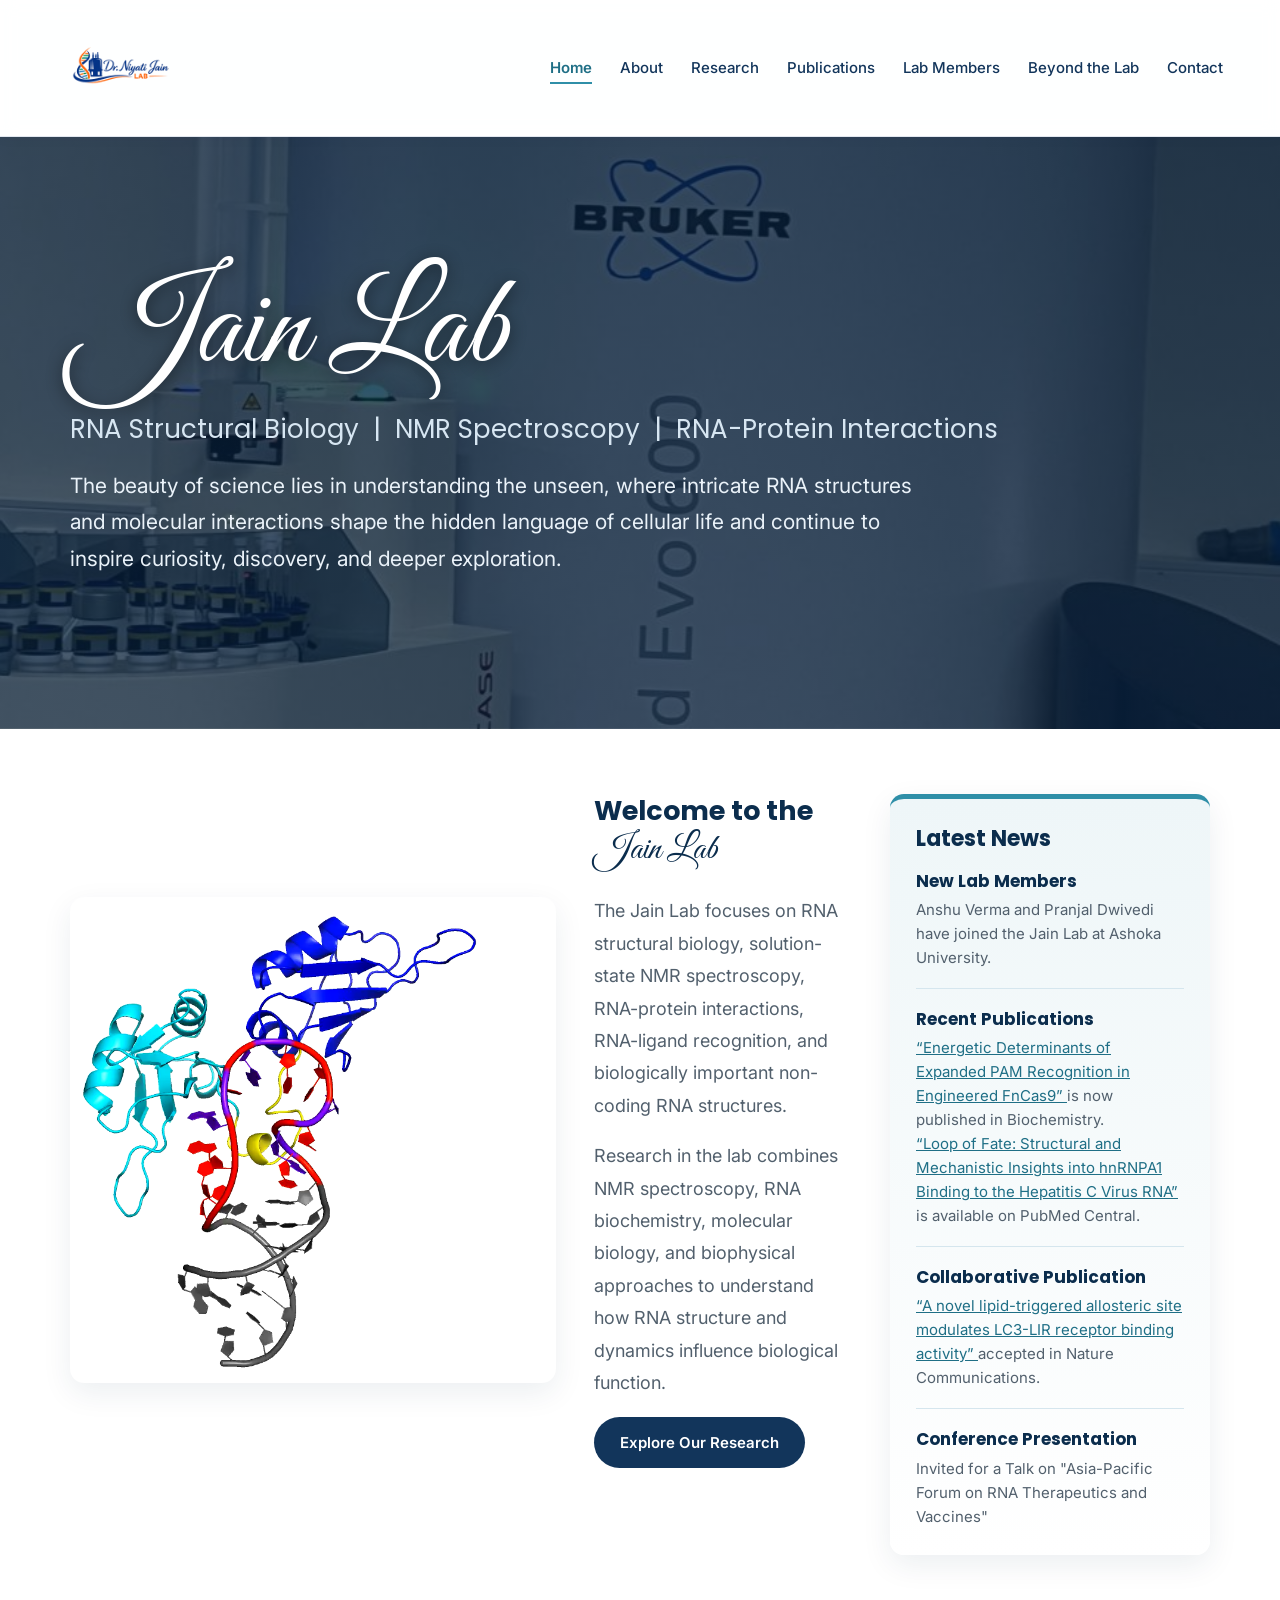
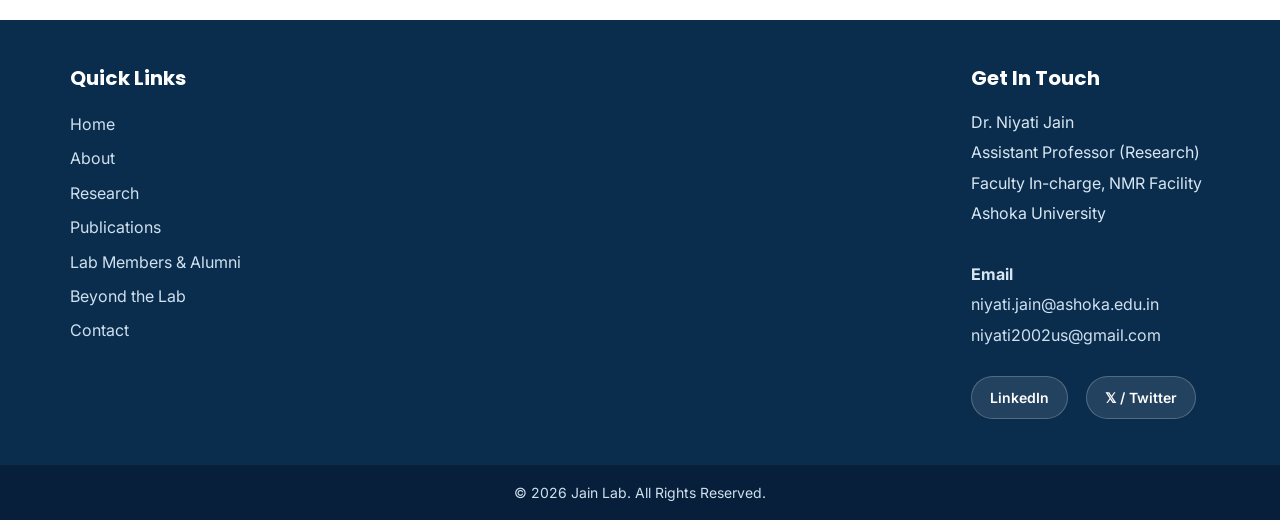
==== commit e6c7ad3e: "Remove stray space in Asia-Pacific in news item Co-Authored-By: Claude Opus 5.5 <noreply@anthropic.c" ====
--- a/index.html
+++ b/index.html
@@ -106,7 +106,7 @@
 
     <div class="news-item">
       <h3>Conference Presentation</h3>
-      <p>Invited for a Talk on "Asia- Pacific Forum on RNA Therapeutics and Vaccines"</p>
+      <p>Invited for a Talk on "Asia-Pacific Forum on RNA Therapeutics and Vaccines"</p>
     </div>
   </aside>
 
